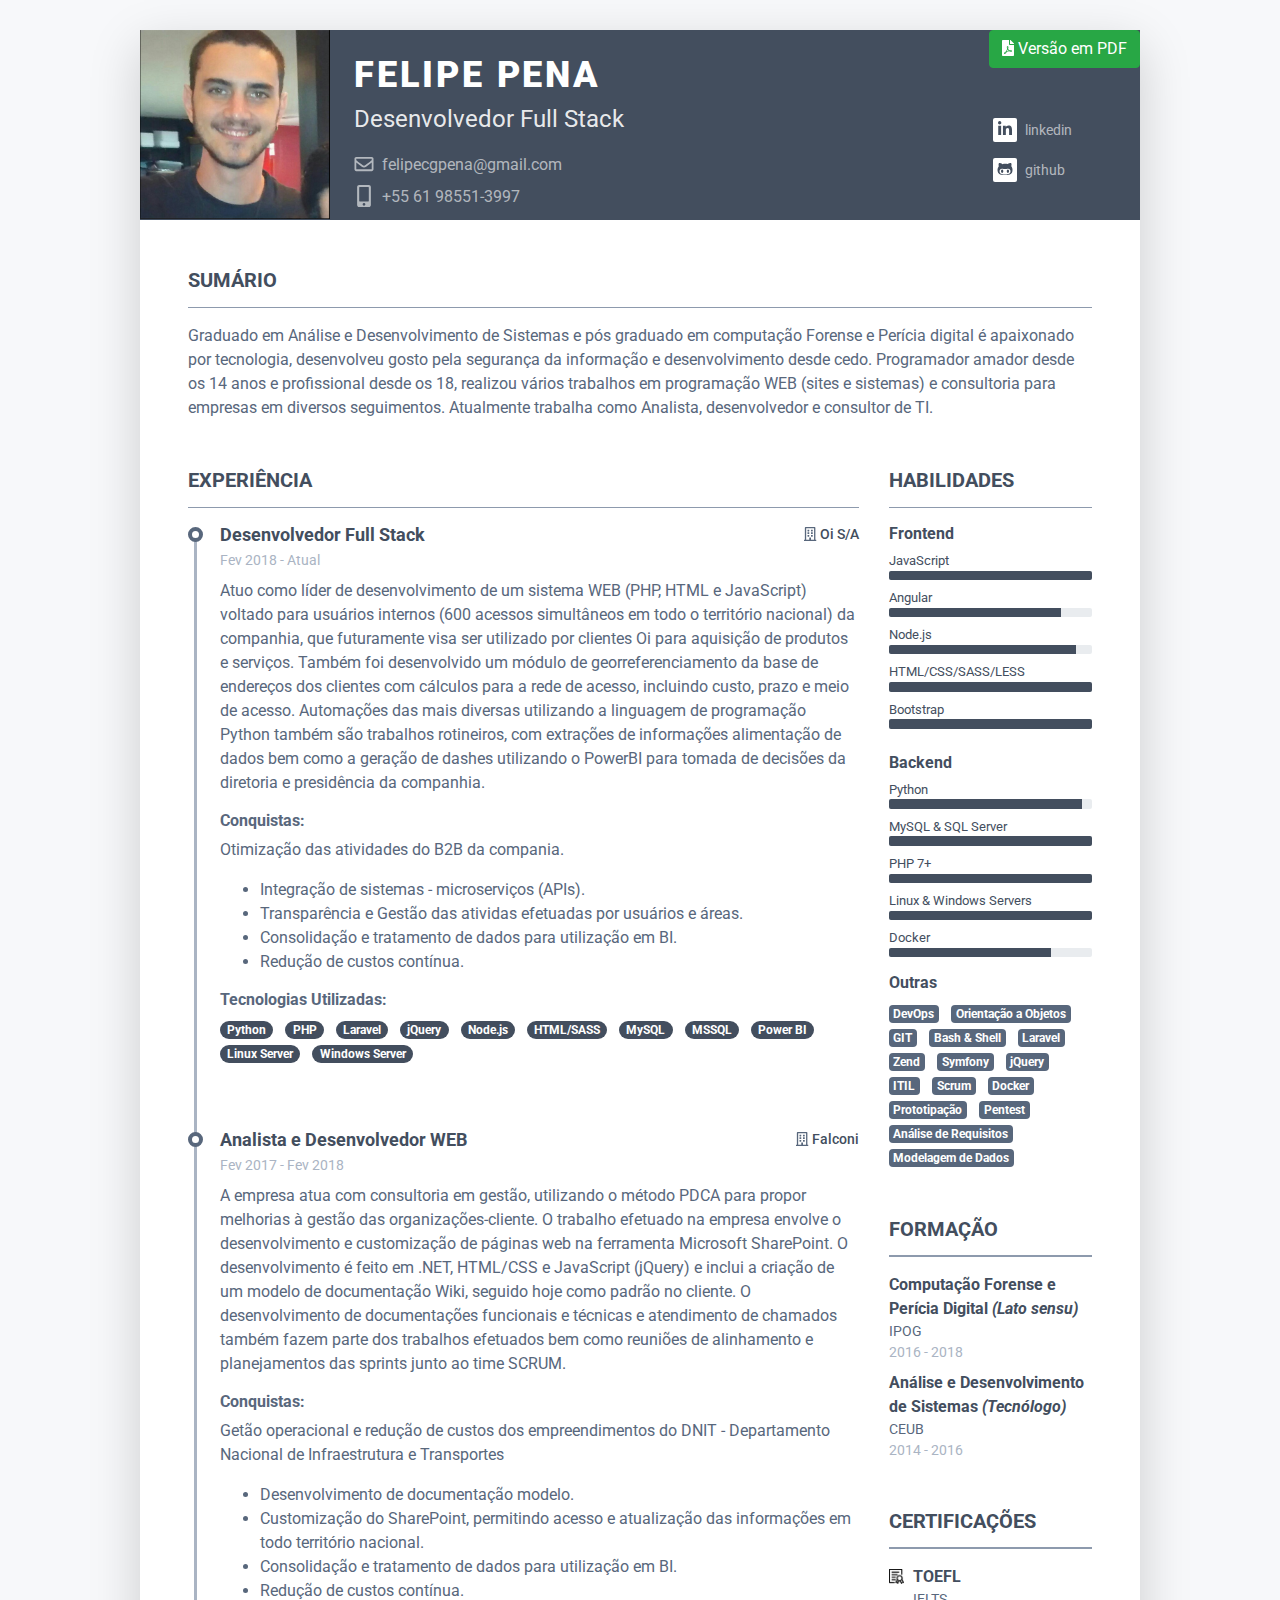
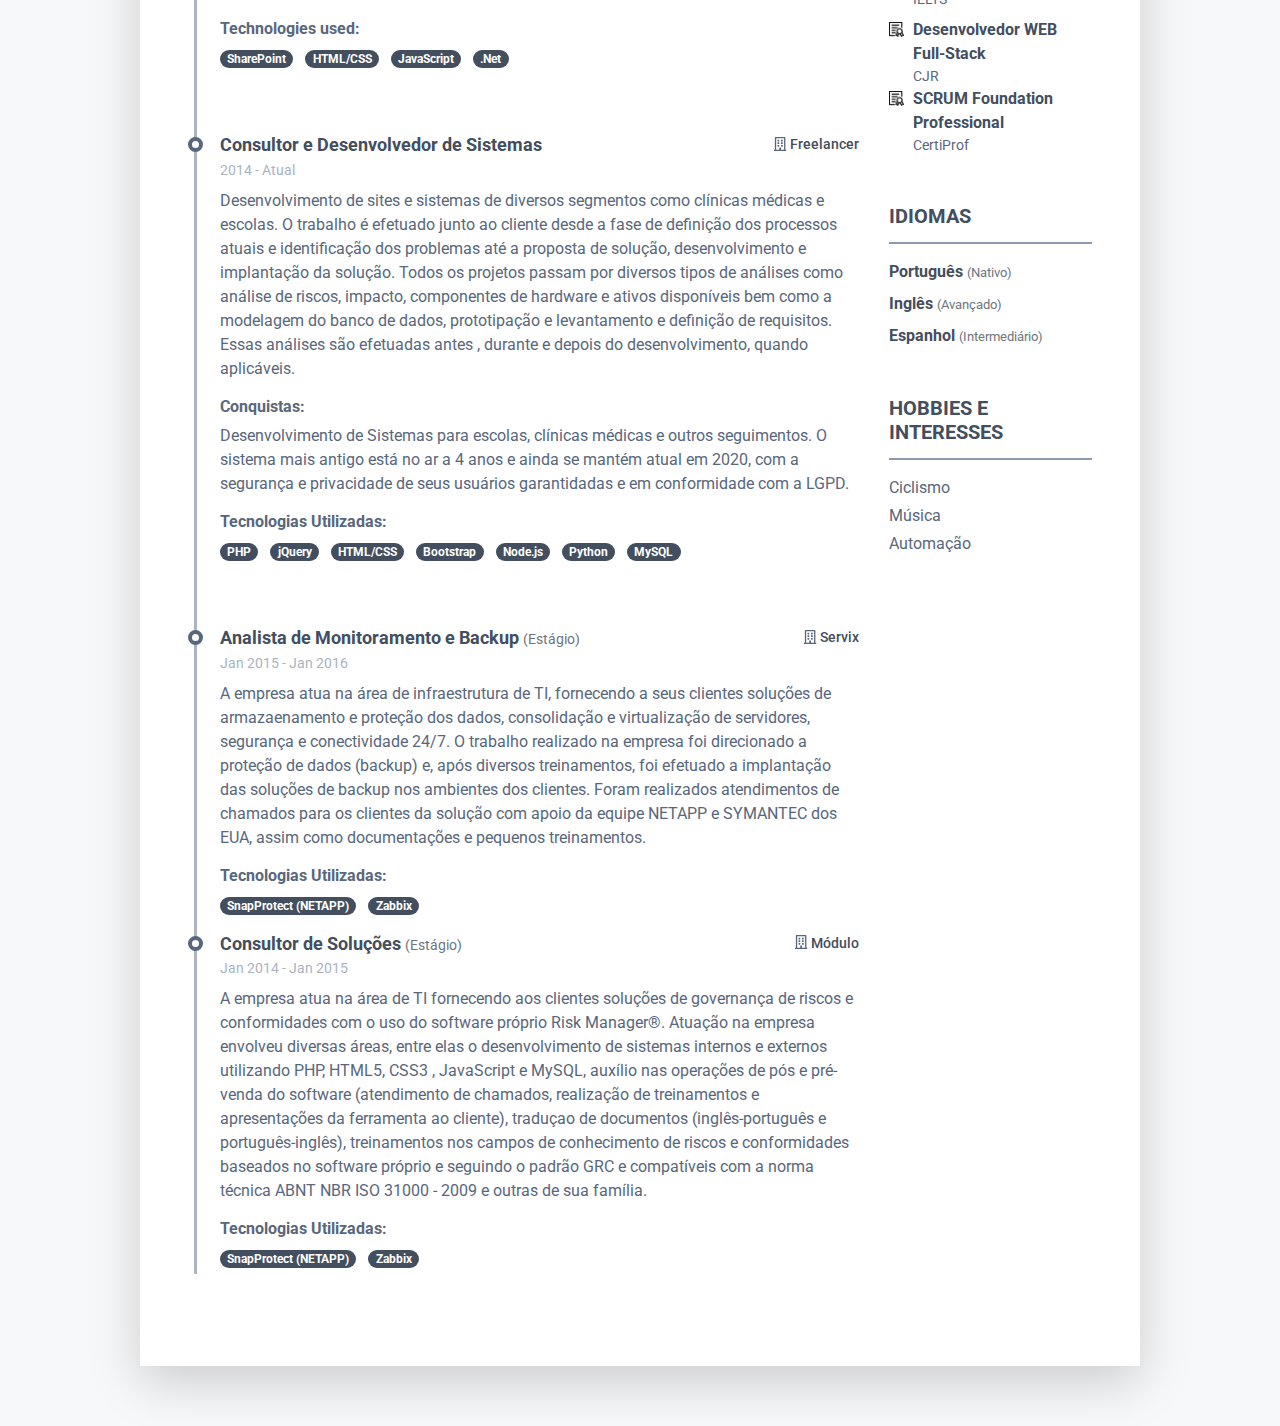
==== index.html @ cd7906a1 "added download dv" ====
<!DOCTYPE html>
<html lang="en">

<head>
  <title>Felipe Pena - Desenvolvedor Full Stack</title>

  <meta charset="utf-8">
  <meta http-equiv="X-UA-Compatible" content="IE=edge">
  <meta name="viewport" content="width=device-width, initial-scale=1.0">
  <link rel="shortcut icon" href=".ico">

  <!-- Google Font -->
  <link href="https://fonts.googleapis.com/css?family=Roboto:300,400,500,700,900" rel="stylesheet">

  <!-- FontAwesome JS-->
  <script defer src="assets/fontawesome/js/all.min.js"></script>

  <!-- Theme CSS -->
  <link id="theme-style" rel="stylesheet" href="assets/css/pillar-1.css">

  <style>
    .img-cert {
      width: 15px;
      padding-bottom: 10px;
    }
  </style>

</head>

<body>

  <article class="resume-wrapper text-center position-relative">
    <div class="resume-wrapper-inner mx-auto text-left bg-white shadow-lg">
      <header class="resume-header pt-4 pt-md-0">
        <div class="media flex-column flex-md-row">
          <img class="mr-3 img-fluid picture mx-auto" src="assets/images/profile.jpg" alt="">
          <div class="media-body p-4 d-flex flex-column flex-md-row mx-auto mx-lg-0">
            <div class="primary-info">
              <h1 class="name mt-0 mb-1 text-white text-uppercase">Felipe Pena</h1>
              <div class="title mb-3">Desenvolvedor Full Stack</div>
              <ul class="list-unstyled">
                <li class="mb-2"><a href='mailto:felipecgpena@gmail.com?subject=[Currículo] Contato &body=Escreva aqui o motivo de seu contato...' target='_blank'><i class="far fa-envelope fa-fw mr-2"
                      data-fa-transform="grow-3"></i>felipecgpena@gmail.com</a></li>
                <li><a href="#"><i class="fas fa-mobile-alt fa-fw mr-2" data-fa-transform="grow-6"></i>+55 61 98551-3997</a></li>
              </ul>
            </div>
            <!--//primary-info-->
            <div class="secondary-info ml-md-auto mt-2">
              <ul class="resume-social list-unstyled" style="position: absolute;margin-top: 4em;margin-left: 2em;">
                <li class="mb-3"><a href="https://www.linkedin.com/in/felipe-pena-bb5931125/" target="_blank"><span class="fa-container text-center mr-2"><i class="fab fa-linkedin-in fa-fw"></i></span>linkedin</a></li>
                <li class="mb-3"><a href="https://github.com/devcentre" target="_blank"><span class="fa-container text-center mr-2"><i class="fab fa-github-alt fa-fw"></i></span>github</a></li>
                <!-- <li class="mb-3"><a href="#"><span class="fa-container text-center mr-2"><i class="fab fa-codepen fa-fw"></i></span>codepen.io/username/</a></li> -->
                <!-- <li><a href="#"><span class="fa-container text-center mr-2"><i class="fas fa-globe"></i></span>yourwebsite.com</a></li> -->
              </ul>
            </div>
            <!--//secondary-info-->

          </div>
          <button type='submit' class='btn btn-success float-right' onclick='window.open("FelipePena-CV.pdf")'><i class='fas fa-file-pdf'></i> Versão em PDF</button>
          <!--//media-body-->
        </div>
        <!--//media-->
      </header>
      <div class="resume-body p-5">
        <section class="resume-section summary-section mb-5">
          <h2 class="resume-section-title text-uppercase font-weight-bold pb-3 mb-3">Sumário</h2>
          <div class="resume-section-content">
            <p class="mb-0 ">
              Graduado em Análise e Desenvolvimento de Sistemas e pós graduado em computação Forense e
              Perícia digital é apaixonado por tecnologia, desenvolveu gosto pela segurança da informação e
              desenvolvimento desde cedo. Programador amador desde os 14 anos e profissional desde os 18, realizou
              vários trabalhos em programação WEB (sites e sistemas) e consultoria para empresas em diversos seguimentos.
              Atualmente trabalha como Analista, desenvolvedor e consultor de TI.
            </p>
          </div>
        </section>
        <!--//summary-section-->
        <div class="row">
          <div class="col-lg-9">
            <section class="resume-section experience-section mb-5">
              <h2 class="resume-section-title text-uppercase font-weight-bold pb-3 mb-3">Experiência</h2>
              <div class="resume-section-content">
                <div class="resume-timeline position-relative">
                  <article class="resume-timeline-item position-relative pb-5">

                    <div class="resume-timeline-item-header mb-2">
                      <div class="d-flex flex-column flex-md-row">
                        <h3 class="resume-position-title font-weight-bold mb-1">Desenvolvedor Full Stack</h3>
                        <div class="resume-company-name ml-auto"><i class="far fa-building"></i> <a href='https://www.oi.com.br/' target='_blank'>Oi S/A</a></div>
                      </div>
                      <!--//row-->
                      <div class="resume-position-time">Fev 2018 - Atual</div>
                    </div>
                    <!--//resume-timeline-item-header-->
                    <div class="resume-timeline-item-desc">
                      <p>
                        Atuo como líder de desenvolvimento de um sistema WEB (PHP, HTML e JavaScript) voltado para
                        usuários internos (600 acessos simultâneos em todo o território nacional) da companhia, que
                        futuramente visa ser utilizado por clientes Oi para aquisição de produtos e serviços. Também
                        foi desenvolvido um módulo de georreferenciamento da base de endereços dos clientes com cálculos
                        para a rede de acesso, incluindo custo, prazo e meio de acesso. Automações das mais diversas utilizando a
                        linguagem de programação Python também são trabalhos rotineiros, com extrações de informações alimentação de
                        dados bem como a geração de dashes utilizando o PowerBI para tomada de decisões da diretoria e presidência da companhia.
                      </p>
                      <h4 class="resume-timeline-item-desc-heading font-weight-bold">Conquistas:</h4>
                      <p>Otimização das atividades do B2B da compania.</p>
                      <ul>
                        <li>Integração de sistemas - microserviços (APIs).</li>
                        <li>Transparência e Gestão das atividas efetuadas por usuários e áreas.</li>
                        <li>Consolidação e tratamento de dados para utilização em BI.</li>
                        <li>Redução de custos contínua.</li>
                      </ul>
                      <h4 class="resume-timeline-item-desc-heading font-weight-bold">Tecnologias Utilizadas:</h4>
                      <ul class="list-inline">
                        <li class="list-inline-item"><span class="badge badge-primary badge-pill">Python</span></li>
                        <li class="list-inline-item"><span class="badge badge-primary badge-pill">PHP</span></li>
                        <li class="list-inline-item"><span class="badge badge-primary badge-pill">Laravel</span></li>
                        <li class="list-inline-item"><span class="badge badge-primary badge-pill">jQuery</span></li>
                        <li class="list-inline-item"><span class="badge badge-primary badge-pill">Node.js</span></li>
                        <li class="list-inline-item"><span class="badge badge-primary badge-pill">HTML/SASS</span></li>
                        <li class="list-inline-item"><span class="badge badge-primary badge-pill">MySQL</span></li>
                        <li class="list-inline-item"><span class="badge badge-primary badge-pill">MSSQL</span></li>
                        <li class="list-inline-item"><span class="badge badge-primary badge-pill">Power BI</span></li>
                        <li class="list-inline-item"><span class="badge badge-primary badge-pill">Linux Server</span></li>
                        <li class="list-inline-item"><span class="badge badge-primary badge-pill">Windows Server</span></li>
                      </ul>
                    </div>
                    <!--//resume-timeline-item-desc-->

                  </article>
                  <!--//resume-timeline-item-->

                  <article class="resume-timeline-item position-relative pb-5">

                    <div class="resume-timeline-item-header mb-2">
                      <div class="d-flex flex-column flex-md-row">
                        <h3 class="resume-position-title font-weight-bold mb-1">Analista e Desenvolvedor WEB</h3>
                        <div class="resume-company-name ml-auto"><i class="far fa-building"></i> <a href='https://falconi.com' target='_blank'>Falconi</a></div>
                      </div>
                      <!--//row-->
                      <div class="resume-position-time">Fev 2017 - Fev 2018</div>
                    </div>
                    <!--//resume-timeline-item-header-->
                    <div class="resume-timeline-item-desc">
                      <p>
                        A empresa atua com consultoria em gestão, utilizando o método PDCA para propor melhorias à gestão das organizações-cliente.
                        O trabalho efetuado na empresa envolve o desenvolvimento e customização de páginas web na ferramenta
                        Microsoft SharePoint. O desenvolvimento é feito em .NET, HTML/CSS e JavaScript (jQuery) e inclui a criação de
                        um modelo de documentação Wiki, seguido hoje como padrão no cliente. O desenvolvimento de documentações funcionais e
                        técnicas e atendimento de chamados também fazem parte dos trabalhos efetuados bem como reuniões de alinhamento e
                        planejamentos das sprints junto ao time SCRUM.
                      </p>
                      <!-- <p>Lorem ipsum dolor sit amet, consectetuer adipiscing elit. Aenean commodo ligula eget dolor. Aenean massa. Cum sociis natoque penatibus et magnis dis parturient montes.</p> -->
                      <h4 class="resume-timeline-item-desc-heading font-weight-bold">Conquistas:</h4>
                      <p>Getão operacional e redução de custos dos empreendimentos do DNIT - Departamento Nacional de Infraestrutura e Transportes</p>
                      <ul>
                        <li>Desenvolvimento de documentação modelo.</li>
                        <li>Customização do SharePoint, permitindo acesso e atualização das informações em todo território nacional.</li>
                        <li>Consolidação e tratamento de dados para utilização em BI.</li>
                        <li>Redução de custos contínua.</li>
                      </ul>
                      <h4 class="resume-timeline-item-desc-heading font-weight-bold">Technologies used:</h4>
                      <ul class="list-inline">
                        <li class="list-inline-item"><span class="badge badge-primary badge-pill">SharePoint</span></li>
                        <li class="list-inline-item"><span class="badge badge-primary badge-pill">HTML/CSS</span></li>
                        <li class="list-inline-item"><span class="badge badge-primary badge-pill">JavaScript</span></li>
                        <li class="list-inline-item"><span class="badge badge-primary badge-pill">.Net</span></li>
                        <!-- <li class="list-inline-item"><span class="badge badge-primary badge-pill"></span></li> -->
                        <!-- <li class="list-inline-item"><span class="badge badge-primary badge-pill">HTML/SASS</span></li> -->
                      </ul>
                    </div>
                    <!--//resume-timeline-item-desc-->

                  </article>
                  <!--//resume-timeline-item-->

                  <article class="resume-timeline-item position-relative pb-5">

                    <div class="resume-timeline-item-header mb-2">
                      <div class="d-flex flex-column flex-md-row">
                        <h3 class="resume-position-title font-weight-bold mb-1">Consultor e Desenvolvedor de Sistemas</h3>
                        <div class="resume-company-name ml-auto"><i class="far fa-building"></i> <a href='#'>Freelancer</a></div>
                      </div>
                      <!--//row-->
                      <div class="resume-position-time">2014 - Atual</div>
                    </div>
                    <!--//resume-timeline-item-header-->
                    <div class="resume-timeline-item-desc">
                      <p>Desenvolvimento de sites e sistemas de diversos segmentos como clínicas médicas e escolas. O trabalho é efetuado
                        junto ao cliente desde a fase de definição dos processos atuais e identificação dos problemas até a proposta de
                        solução, desenvolvimento e implantação da solução. Todos os projetos passam por diversos tipos de análises como
                        análise de riscos, impacto, componentes de hardware e ativos disponíveis bem como a modelagem do banco de dados,
                        prototipação e levantamento e definição de requisitos. Essas análises são efetuadas antes , durante e depois do
                        desenvolvimento, quando aplicáveis.</p>
                      <h4 class="resume-timeline-item-desc-heading font-weight-bold">Conquistas:</h4>
                      <p>Desenvolvimento de Sistemas para escolas, clínicas médicas e outros seguimentos.
                        O sistema mais antigo está no ar a 4 anos e ainda se mantém atual em 2020, com a segurança e
                        privacidade de seus usuários garantidadas e em conformidade com a LGPD.</p>
                      <h4 class="resume-timeline-item-desc-heading font-weight-bold">Tecnologias Utilizadas:</h4>
                      <ul class="list-inline">
                        <li class="list-inline-item"><span class="badge badge-primary badge-pill">PHP</span></li>
                        <li class="list-inline-item"><span class="badge badge-primary badge-pill">jQuery</span></li>
                        <li class="list-inline-item"><span class="badge badge-primary badge-pill">HTML/CSS</span></li>
                        <li class="list-inline-item"><span class="badge badge-primary badge-pill">Bootstrap</span></li>
                        <li class="list-inline-item"><span class="badge badge-primary badge-pill">Node.js</span></li>
                        <li class="list-inline-item"><span class="badge badge-primary badge-pill">Python</span></li>
                        <li class="list-inline-item"><span class="badge badge-primary badge-pill">MySQL</span></li>
                      </ul>
                    </div>
                    <!--//resume-timeline-item-desc-->

                  </article>
                  <!--//resume-timeline-item-->

                  <article class="resume-timeline-item position-relative">

                    <div class="resume-timeline-item-header mb-2">
                      <div class="d-flex flex-column flex-md-row">
                        <h3 class="resume-position-title font-weight-bold mb-1">Analista de Monitoramento e Backup <small class="text-muted">(Estágio)</small></h3>
                        <div class="resume-company-name ml-auto"><i class="far fa-building"></i> <a href='http://servix.com/' target='_blank'>Servix</a></div>
                      </div>
                      <!--//row-->
                      <div class="resume-position-time">Jan 2015 - Jan 2016</div>
                    </div>
                    <!--//resume-timeline-item-header-->
                    <div class="resume-timeline-item-desc">
                      <p>
                        A empresa atua na área de infraestrutura de TI, fornecendo a seus clientes soluções de armazaenamento
                        e proteção dos dados, consolidação e virtualização de servidores, segurança e conectividade 24/7. O trabalho
                        realizado na empresa foi direcionado a proteção de dados (backup) e, após diversos treinamentos, foi efetuado
                        a implantação das soluções de backup nos ambientes dos clientes. Foram realizados atendimentos de chamados para
                        os clientes da solução com apoio da equipe NETAPP e SYMANTEC dos EUA, assim como documentações e pequenos treinamentos.
                      </p>
                      <h4 class="resume-timeline-item-desc-heading font-weight-bold">Tecnologias Utilizadas:</h4>
                      <ul class="list-inline">
                        <li class="list-inline-item"><span class="badge badge-primary badge-pill">SnapProtect (NETAPP)</span></li>
                        <li class="list-inline-item"><span class="badge badge-primary badge-pill">Zabbix</span></li>
                        <li class="list-inline-item"><span class="badge badge-primary badge-pill"></span></li>
                        <!-- <li class="list-inline-item"><span class="badge badge-primary badge-pill">HTML/LESS</span></li> -->
                        <!-- <li class="list-inline-item"><span class="badge badge-primary badge-pill">MongoDB</span></li> -->
                      </ul>
                    </div>
                    <!--//resume-timeline-item-desc-->

                  </article>
                  <!--//resume-timeline-item-->

                  <article class="resume-timeline-item position-relative">

                    <div class="resume-timeline-item-header mb-2">
                      <div class="d-flex flex-column flex-md-row">
                        <h3 class="resume-position-title font-weight-bold mb-1">Consultor de Soluções <small class="text-muted">(Estágio)</small></h3>
                        <div class="resume-company-name ml-auto"><i class="far fa-building"></i> <a href='https://www.modulo.com.br/' target='_blank'>Módulo</a></div>
                      </div>
                      <!--//row-->
                      <div class="resume-position-time">Jan 2014 - Jan 2015</div>
                    </div>
                    <!--//resume-timeline-item-header-->
                    <div class="resume-timeline-item-desc">
                      <p>A empresa atua na área de TI fornecendo aos clientes soluções de governança de riscos e conformidades
                        com o uso do software próprio Risk Manager®. Atuação na empresa envolveu diversas áreas, entre elas o
                        desenvolvimento de sistemas internos e externos utilizando PHP, HTML5, CSS3 , JavaScript e MySQL, auxílio
                        nas operações de pós e pré-venda do software (atendimento de chamados, realização de treinamentos e apresentações
                        da ferramenta ao cliente), traduçao de documentos (inglês-português e português-inglês), treinamentos nos campos
                        de conhecimento de riscos e conformidades baseados no software próprio e seguindo o padrão GRC e compatíveis com
                        a norma técnica ABNT NBR ISO 31000 - 2009 e outras de sua família.</p>
                      <h4 class="resume-timeline-item-desc-heading font-weight-bold">Tecnologias Utilizadas:</h4>
                      <ul class="list-inline">
                        <li class="list-inline-item"><span class="badge badge-primary badge-pill">SnapProtect (NETAPP)</span></li>
                        <li class="list-inline-item"><span class="badge badge-primary badge-pill">Zabbix</span></li>
                        <li class="list-inline-item"><span class="badge badge-primary badge-pill"></span></li>
                        <!-- <li class="list-inline-item"><span class="badge badge-primary badge-pill">HTML/LESS</span></li> -->
                        <!-- <li class="list-inline-item"><span class="badge badge-primary badge-pill">MongoDB</span></li> -->
                      </ul>
                    </div>
                    <!--//resume-timeline-item-desc-->

                  </article>
                  <!--//resume-timeline-item-->


                </div>
                <!--//resume-timeline-->






              </div>
            </section>
            <!--//experience-section-->
          </div>
          <div class="col-lg-3">
            <section class="resume-section skills-section mb-5">
              <h2 class="resume-section-title text-uppercase font-weight-bold pb-3 mb-3">Habilidades</h2>
              <div class="resume-section-content">
                <div class="resume-skill-item">
                  <h4 class="resume-skills-cat font-weight-bold">Frontend</h4>
                  <ul class="list-unstyled mb-4">

                    <!-- <li class="mb-2">
								            <div class="resume-skill-name">Python</div>
									        <div class="progress resume-progress">
											    <div class="progress-bar theme-progress-bar-dark" role="progressbar" style="width: 95%" aria-valuenow="25" aria-valuemin="0" aria-valuemax="100"></div>
											</div>
								        </li> -->
                    <li class="mb-2">
                      <div class="resume-skill-name">JavaScript</div>
                      <div class="progress resume-progress">
                        <div class="progress-bar theme-progress-bar-dark" role="progressbar" style="width: 100%" aria-valuenow="25" aria-valuemin="0" aria-valuemax="100"></div>
                      </div>
                    </li>
                    <li class="mb-2">
                      <div class="resume-skill-name">Angular</div>
                      <div class="progress resume-progress">
                        <div class="progress-bar theme-progress-bar-dark" role="progressbar" style="width: 85%" aria-valuenow="25" aria-valuemin="0" aria-valuemax="100"></div>
                      </div>
                    </li>
                    </li>
                    <li class="mb-2">
                      <div class="resume-skill-name">Node.js</div>
                      <div class="progress resume-progress">
                        <div class="progress-bar theme-progress-bar-dark" role="progressbar" style="width: 92%" aria-valuenow="25" aria-valuemin="0" aria-valuemax="100"></div>
                      </div>
                    </li>
                    <li class="mb-2">
                      <div class="resume-skill-name">HTML/CSS/SASS/LESS</div>
                      <div class="progress resume-progress">
                        <div class="progress-bar theme-progress-bar-dark" role="progressbar" style="width: 100%" aria-valuenow="25" aria-valuemin="0" aria-valuemax="100"></div>
                      </div>
                    </li>
                    <li class="mb-2">
                      <div class="resume-skill-name">Bootstrap</div>
                      <div class="progress resume-progress">
                        <div class="progress-bar theme-progress-bar-dark" role="progressbar" style="width: 100%" aria-valuenow="25" aria-valuemin="0" aria-valuemax="100"></div>
                      </div>
                    </li>
                  </ul>
                </div>
                <!--//resume-skill-item-->

                <div class="resume-skill-item">
                  <h4 class="resume-skills-cat font-weight-bold">Backend</h4>
                  <ul class="list-unstyled">
                    <li class="mb-2">
                      <div class="resume-skill-name">Python </div>
                      <div class="progress resume-progress">
                        <div class="progress-bar theme-progress-bar-dark" role="progressbar" style="width: 95%" aria-valuenow="25" aria-valuemin="0" aria-valuemax="100"></div>
                      </div>
                    </li>
                    <li class="mb-2">
                      <div class="resume-skill-name">MySQL &amp; SQL Server</div>
                      <div class="progress resume-progress">
                        <div class="progress-bar theme-progress-bar-dark" role="progressbar" style="width:100%" aria-valuenow="25" aria-valuemin="0" aria-valuemax="100"></div>
                      </div>
                    </li>
                    <li class="mb-2">
                      <div class="resume-skill-name">PHP 7+</div>
                      <div class="progress resume-progress">
                        <div class="progress-bar theme-progress-bar-dark" role="progressbar" style="width: 100%" aria-valuenow="25" aria-valuemin="0" aria-valuemax="100"></div>
                      </div>
                    </li>
                    <li class="mb-2">
                      <div class="resume-skill-name">Linux &amp; Windows Servers</div>
                      <div class="progress resume-progress">
                        <div class="progress-bar theme-progress-bar-dark" role="progressbar" style="width: 100%" aria-valuenow="25" aria-valuemin="0" aria-valuemax="100"></div>
                      </div>
                    </li>
                    <li class="mb-2">
                      <div class="resume-skill-name">Docker</div>
                      <div class="progress resume-progress">
                        <div class="progress-bar theme-progress-bar-dark" role="progressbar" style="width: 80%" aria-valuenow="25" aria-valuemin="0" aria-valuemax="100"></div>
                      </div>
                    </li>
                  </ul>
                </div>
                <!--//resume-skill-item-->

                <div class="resume-skill-item">
                  <h4 class="resume-skills-cat font-weight-bold">Outras</h4>
                  <ul class="list-inline">
                    <li class="list-inline-item"><span class="badge badge-secondary">DevOps</span></li>
                    <li class="list-inline-item"><span class="badge badge-secondary">Orientação a Objetos</span></li>
                    <li class="list-inline-item"><span class="badge badge-secondary">GIT</span></li>
                    <li class="list-inline-item"><span class="badge badge-secondary">Bash & Shell</span></li>
                    <li class="list-inline-item"><span class="badge badge-secondary">Laravel</span></li>
                    <li class="list-inline-item"><span class="badge badge-secondary">Zend</span></li>
                    <li class="list-inline-item"><span class="badge badge-secondary">Symfony</span></li>
                    <li class="list-inline-item"><span class="badge badge-secondary">jQuery</span></li>
                    <li class="list-inline-item"><span class="badge badge-secondary">ITIL</span></li>
                    <li class="list-inline-item"><span class="badge badge-secondary">Scrum</span></li>
                    <li class="list-inline-item"><span class="badge badge-secondary">Docker</span></li>
                    <li class="list-inline-item"><span class="badge badge-secondary">Prototipação</span></li>
                    <li class="list-inline-item"><span class="badge badge-secondary">Pentest</span></li>
                    <li class="list-inline-item"><span class="badge badge-secondary">Análise de Requisitos</span></li>
                    <li class="list-inline-item"><span class="badge badge-secondary">Modelagem de Dados</span></li>


                    <!-- <li class="list-inline-item"><span class="badge badge-light">Shopify</span></li> -->
                  </ul>
                </div>
                <!--//resume-skill-item-->
              </div>
              <!--resume-section-content-->
            </section>
            <!--//skills-section-->
            <section class="resume-section education-section mb-5">
              <h2 class="resume-section-title text-uppercase font-weight-bold pb-3 mb-3">Formação</h2>
              <div class="resume-section-content">
                <ul class="list-unstyled">
                  <li class="mb-2">
                    <div class="resume-degree font-weight-bold">Computação Forense e Perícia Digital <i>(Lato sensu)</i></div>
                    <div class="resume-degree-org">IPOG</div>
                    <div class="resume-degree-time">2016 - 2018</div>
                  </li>
                  <li>
                    <div class="resume-degree font-weight-bold">Análise e Desenvolvimento de Sistemas <i>(Tecnólogo)</i></div>
                    <div class="resume-degree-org">CEUB</div>
                    <div class="resume-degree-time">2014 - 2016</div>
                  </li>
                </ul>
              </div>
            </section>
            <!--//education-section-->
            <section class="resume-section reference-section mb-5">
              <h2 class="resume-section-title text-uppercase font-weight-bold pb-3 mb-3">Certificações</h2>
              <div class="resume-section-content">
                <ul class="list-unstyled resume-awards-list">
                  <li class="mb-2 pl-4 position-relative">
                    <i class="resume-award-icon position-absolute" data-fa-transform="shrink-2"><img class='img-cert' src='assets/images/cert.png' /></i>
                    <div class="resume-award-name">TOEFL</div>
                    <div class="resume-award-desc">IELTS</div>
                  </li>
                  <li class="mb-0 pl-4 position-relative">
                    <i class="resume-award-icon position-absolute" data-fa-transform="shrink-2"><img class='img-cert' src='assets/images/cert.png' /></i>
                    <div class="resume-award-name">Desenvolvedor WEB Full-Stack</div>
                    <div class="resume-award-desc">CJR</div>
                  </li>
                  <li class="mb-0 pl-4 position-relative">
                    <i class="resume-award-icon position-absolute" data-fa-transform="shrink-2"><img class='img-cert' src='assets/images/cert.png' /></i>
                    <div class="resume-award-name">SCRUM Foundation Professional</div>
                    <div class="resume-award-desc">CertiProf</div>
                  </li>
                </ul>
              </div>
            </section>
            <!--//interests-section-->
            <section class="resume-section language-section mb-5">
              <h2 class="resume-section-title text-uppercase font-weight-bold pb-3 mb-3">Idiomas</h2>
              <div class="resume-section-content">
                <ul class="list-unstyled resume-lang-list">
                  <!-- <li class="mb-2">
                      <span class="resume-lang-name font-weight-bold">Português</span> <i>(Nativo)</i>
                      <div class="progress resume-progress">
                        <div class="progress-bar theme-progress-bar-dark" role="progressbar" style="width: 100%" aria-valuenow="100" aria-valuemin="0" aria-valuemax="100"></div>
                      </div>
                    </li>
                    <li class="mb-2">
                      <span class="resume-lang-name font-weight-bold">Inglês</span> <i>(Avançado)</i>
                      <div class="progress resume-progress">
                        <div class="progress-bar theme-progress-bar-dark" role="progressbar" style="width: 100%" aria-valuenow="25" aria-valuemin="0" aria-valuemax="100"></div>
                      </div>
                    </li>
                    <li class="mb-2">
                      <span class="resume-lang-name font-weight-bold">Espanhol</span> <i>(Intermediário)</i>
                      <div class="progress resume-progress">
                        <div class="progress-bar theme-progress-bar-dark" role="progressbar" style="width: 50%" aria-valuenow="25" aria-valuemin="0" aria-valuemax="100"></div>
                      </div>
                    </li> -->
                  <li class="mb-2"><span class="resume-lang-name font-weight-bold">Português</span> <small class="text-muted font-weight-normal">(Nativo)</small></li>
                  <li class="mb-2 align-middle"><span class="resume-lang-name font-weight-bold">Inglês</span> <small class="text-muted font-weight-normal">(Avançado)</small></li>
                  <li><span class="resume-lang-name font-weight-bold">Espanhol</span> <small class="text-muted font-weight-normal">(Intermediário)</small></li>
                </ul>
              </div>
            </section>
            <!--//language-section-->
            <section class="resume-section interests-section mb-5">
              <h2 class="resume-section-title text-uppercase font-weight-bold pb-3 mb-3">Hobbies e Interesses</h2>
              <div class="resume-section-content">
                <ul class="list-unstyled">
                  <li class="mb-1">Ciclismo</li>
                  <li class="mb-1">Música</li>
                  <li class="mb-1">Automação</li>
                </ul>
              </div>
            </section>
            <!--//interests-section-->

          </div>
        </div>
        <!--//row-->
      </div>
      <!--//resume-body-->


    </div>
  </article>


<!--
<script>
  function downloadCV(){

  }
</script> -->


</body>

</html>
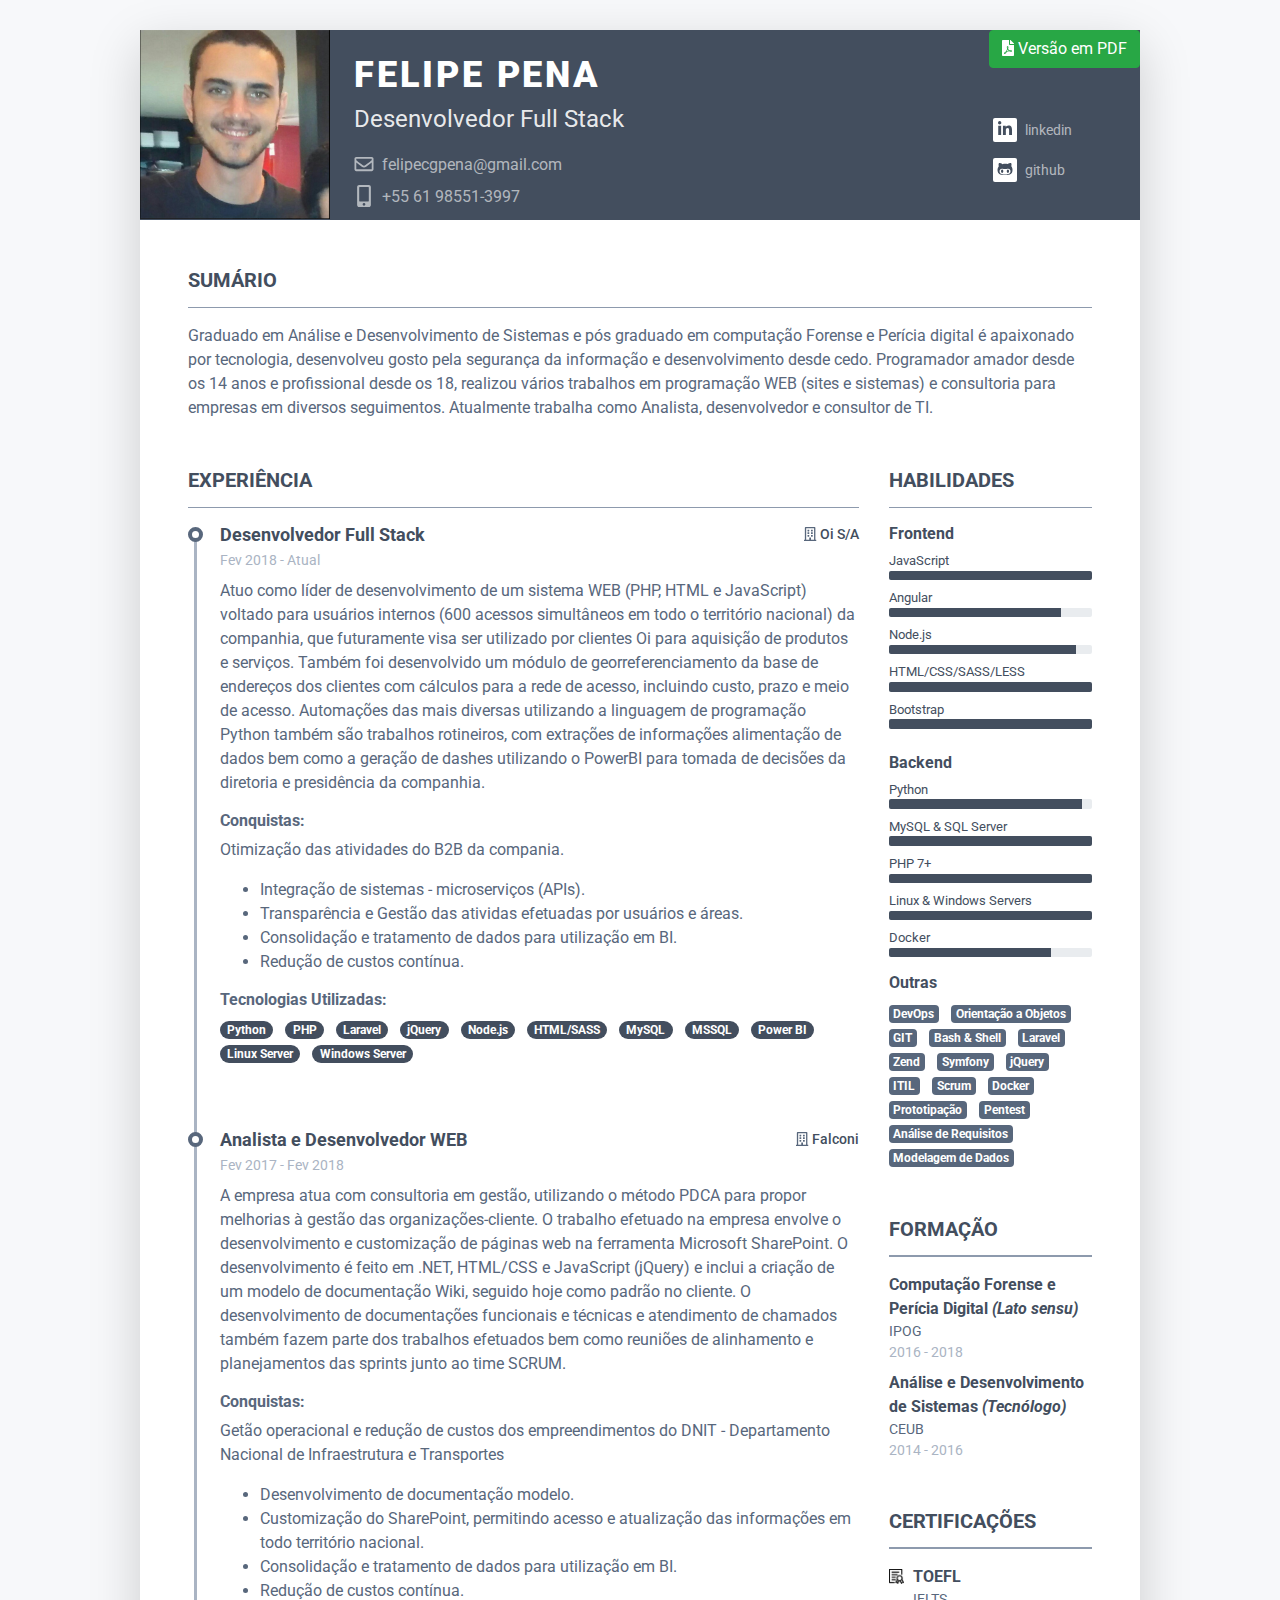
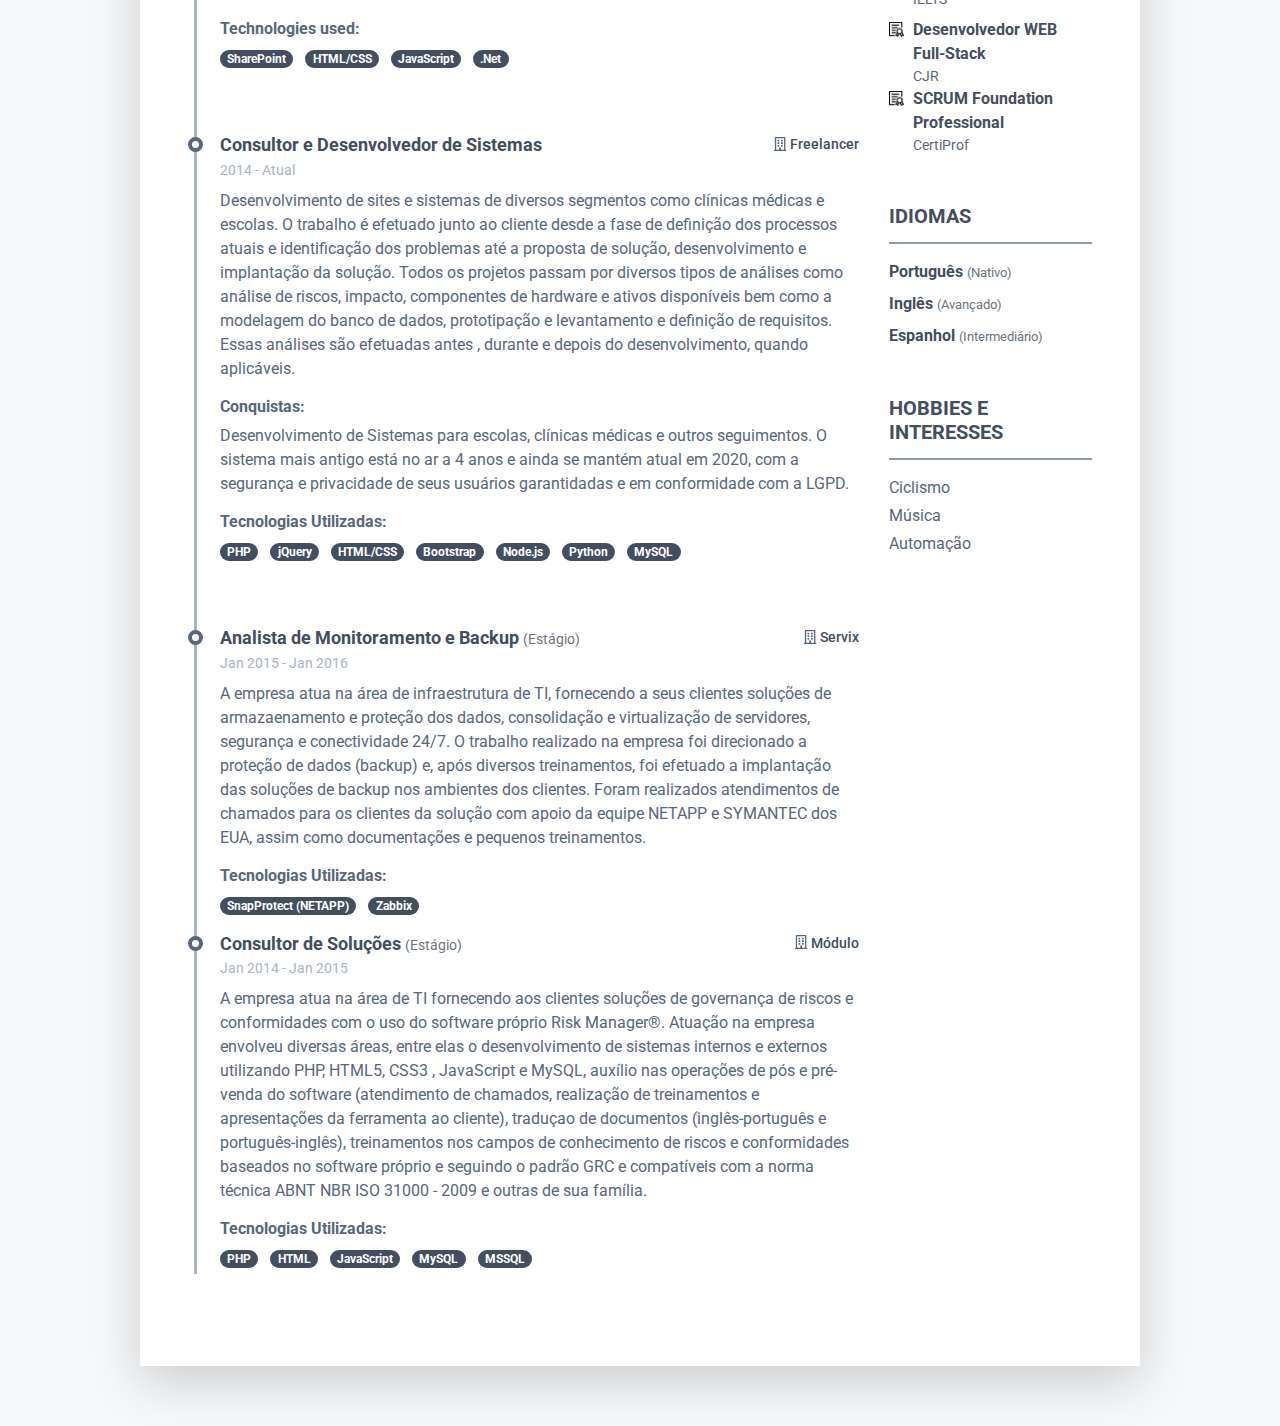
==== commit ce509788: "minor" ====
--- a/index.html
+++ b/index.html
@@ -266,9 +266,11 @@
                         a norma técnica ABNT NBR ISO 31000 - 2009 e outras de sua família.</p>
                       <h4 class="resume-timeline-item-desc-heading font-weight-bold">Tecnologias Utilizadas:</h4>
                       <ul class="list-inline">
-                        <li class="list-inline-item"><span class="badge badge-primary badge-pill">SnapProtect (NETAPP)</span></li>
-                        <li class="list-inline-item"><span class="badge badge-primary badge-pill">Zabbix</span></li>
-                        <li class="list-inline-item"><span class="badge badge-primary badge-pill"></span></li>
+                        <li class="list-inline-item"><span class="badge badge-primary badge-pill">PHP</span></li>
+                        <li class="list-inline-item"><span class="badge badge-primary badge-pill">HTML</span></li>
+                        <li class="list-inline-item"><span class="badge badge-primary badge-pill">JavaScript</span></li>
+                        <li class="list-inline-item"><span class="badge badge-primary badge-pill">MySQL</span></li>
+                        <li class="list-inline-item"><span class="badge badge-primary badge-pill">MSSQL</span></li>
                         <!-- <li class="list-inline-item"><span class="badge badge-primary badge-pill">HTML/LESS</span></li> -->
                         <!-- <li class="list-inline-item"><span class="badge badge-primary badge-pill">MongoDB</span></li> -->
                       </ul>
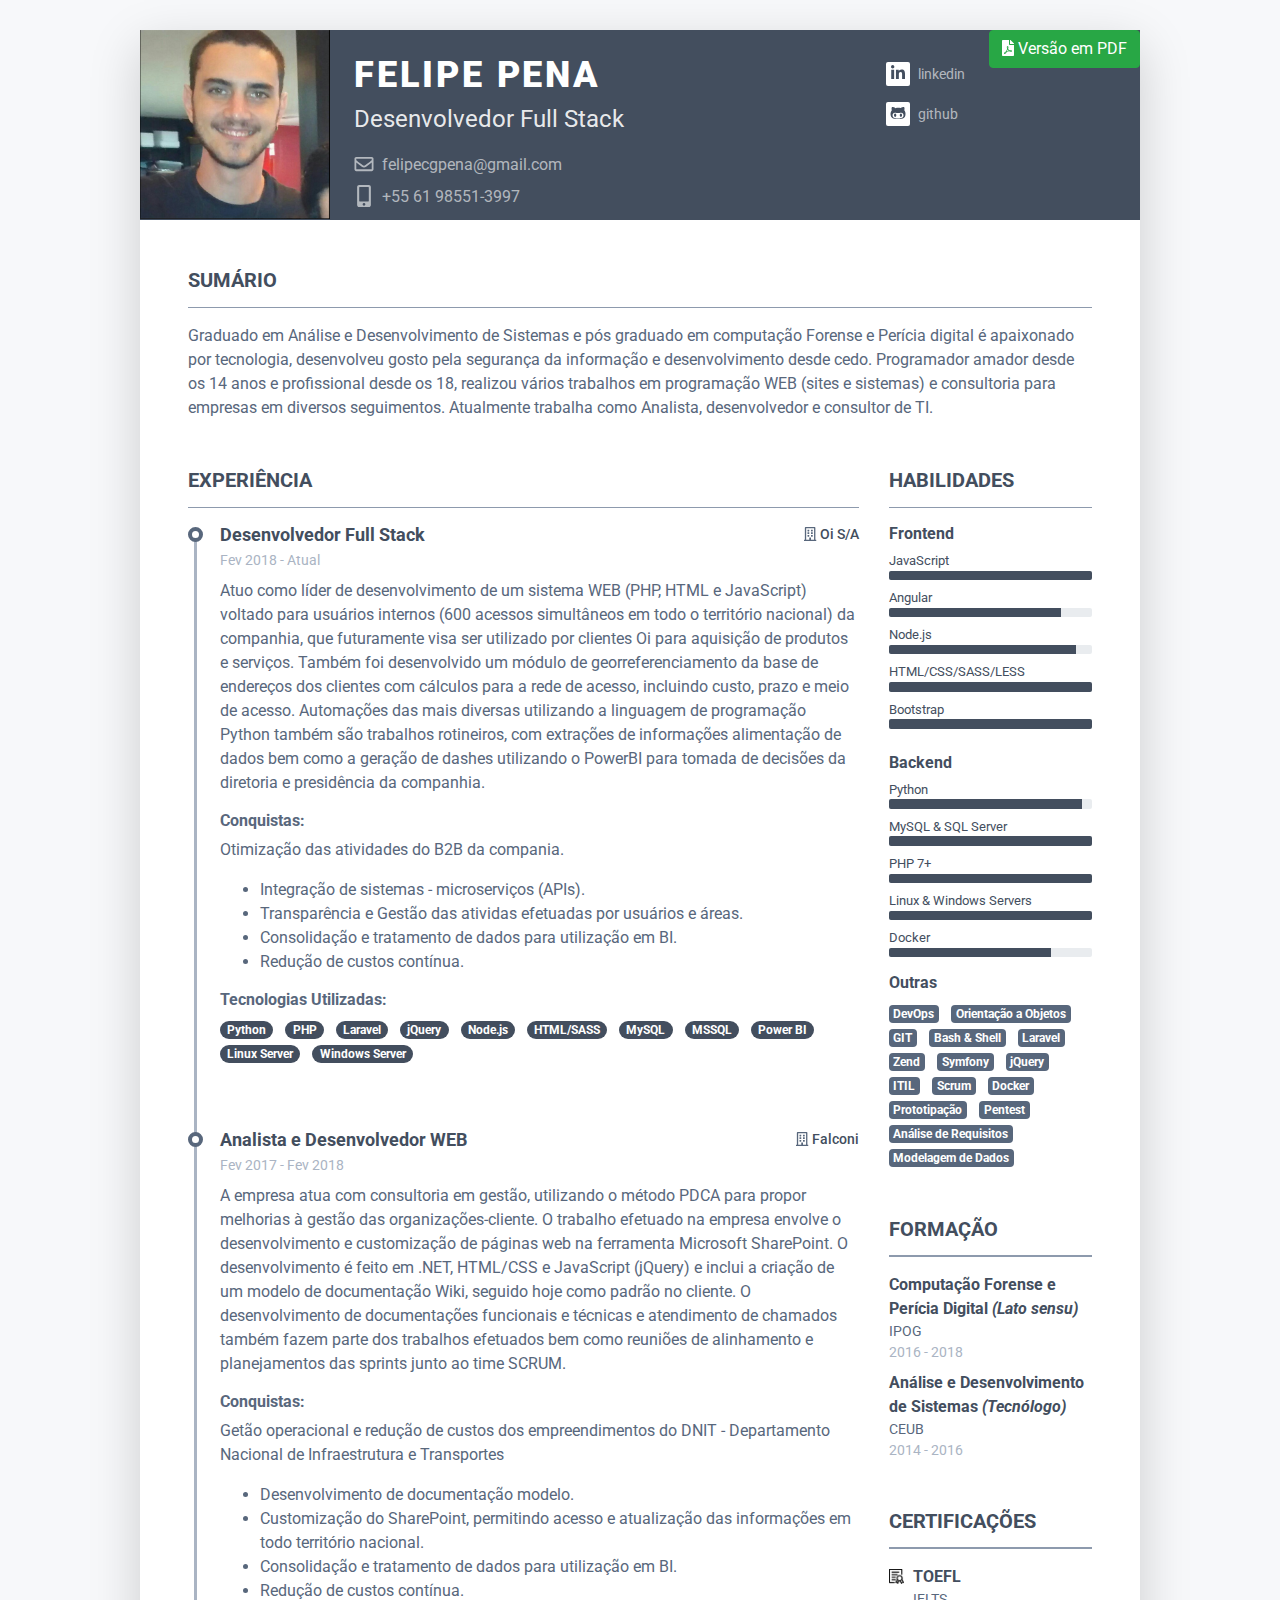
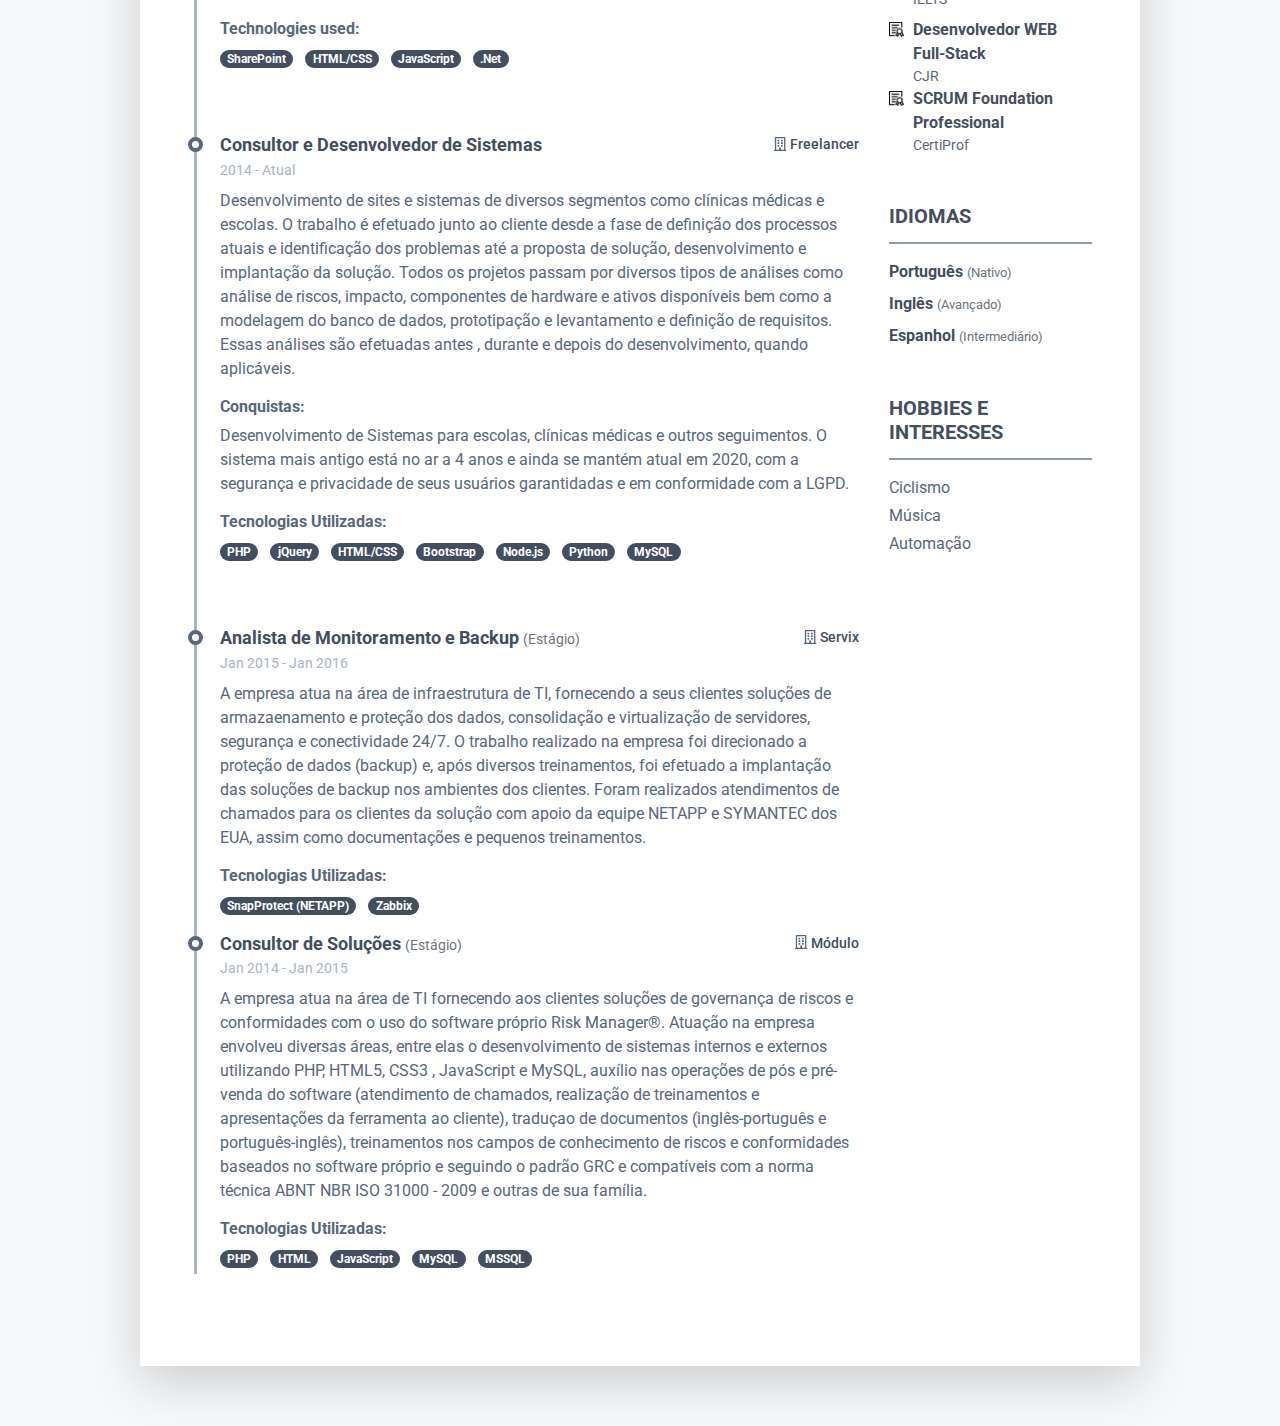
==== commit 5d93199c: "mobile fix" ====
--- a/index.html
+++ b/index.html
@@ -46,7 +46,8 @@
             </div>
             <!--//primary-info-->
             <div class="secondary-info ml-md-auto mt-2">
-              <ul class="resume-social list-unstyled" style="position: absolute;margin-top: 4em;margin-left: 2em;">
+              <!-- <ul class="resume-social list-unstyled" style="position: absolute;margin-top: 4em;margin-left: 35em;"> -->
+              <ul class="resume-social list-unstyled">
                 <li class="mb-3"><a href="https://www.linkedin.com/in/felipe-pena-bb5931125/" target="_blank"><span class="fa-container text-center mr-2"><i class="fab fa-linkedin-in fa-fw"></i></span>linkedin</a></li>
                 <li class="mb-3"><a href="https://github.com/devcentre" target="_blank"><span class="fa-container text-center mr-2"><i class="fab fa-github-alt fa-fw"></i></span>github</a></li>
                 <!-- <li class="mb-3"><a href="#"><span class="fa-container text-center mr-2"><i class="fab fa-codepen fa-fw"></i></span>codepen.io/username/</a></li> -->
@@ -56,7 +57,9 @@
             <!--//secondary-info-->
 
           </div>
-          <button type='submit' class='btn btn-success float-right' onclick='window.open("FelipePena-CV.pdf")'><i class='fas fa-file-pdf'></i> Versão em PDF</button>
+          <div class='buttonDownload'>
+            <button type='submit' class='btn btn-success float-right' onclick='window.open("FelipePena-CV.pdf")'><i class='fas fa-file-pdf'></i> Versão em PDF</button>
+          </div>
           <!--//media-body-->
         </div>
         <!--//media-->
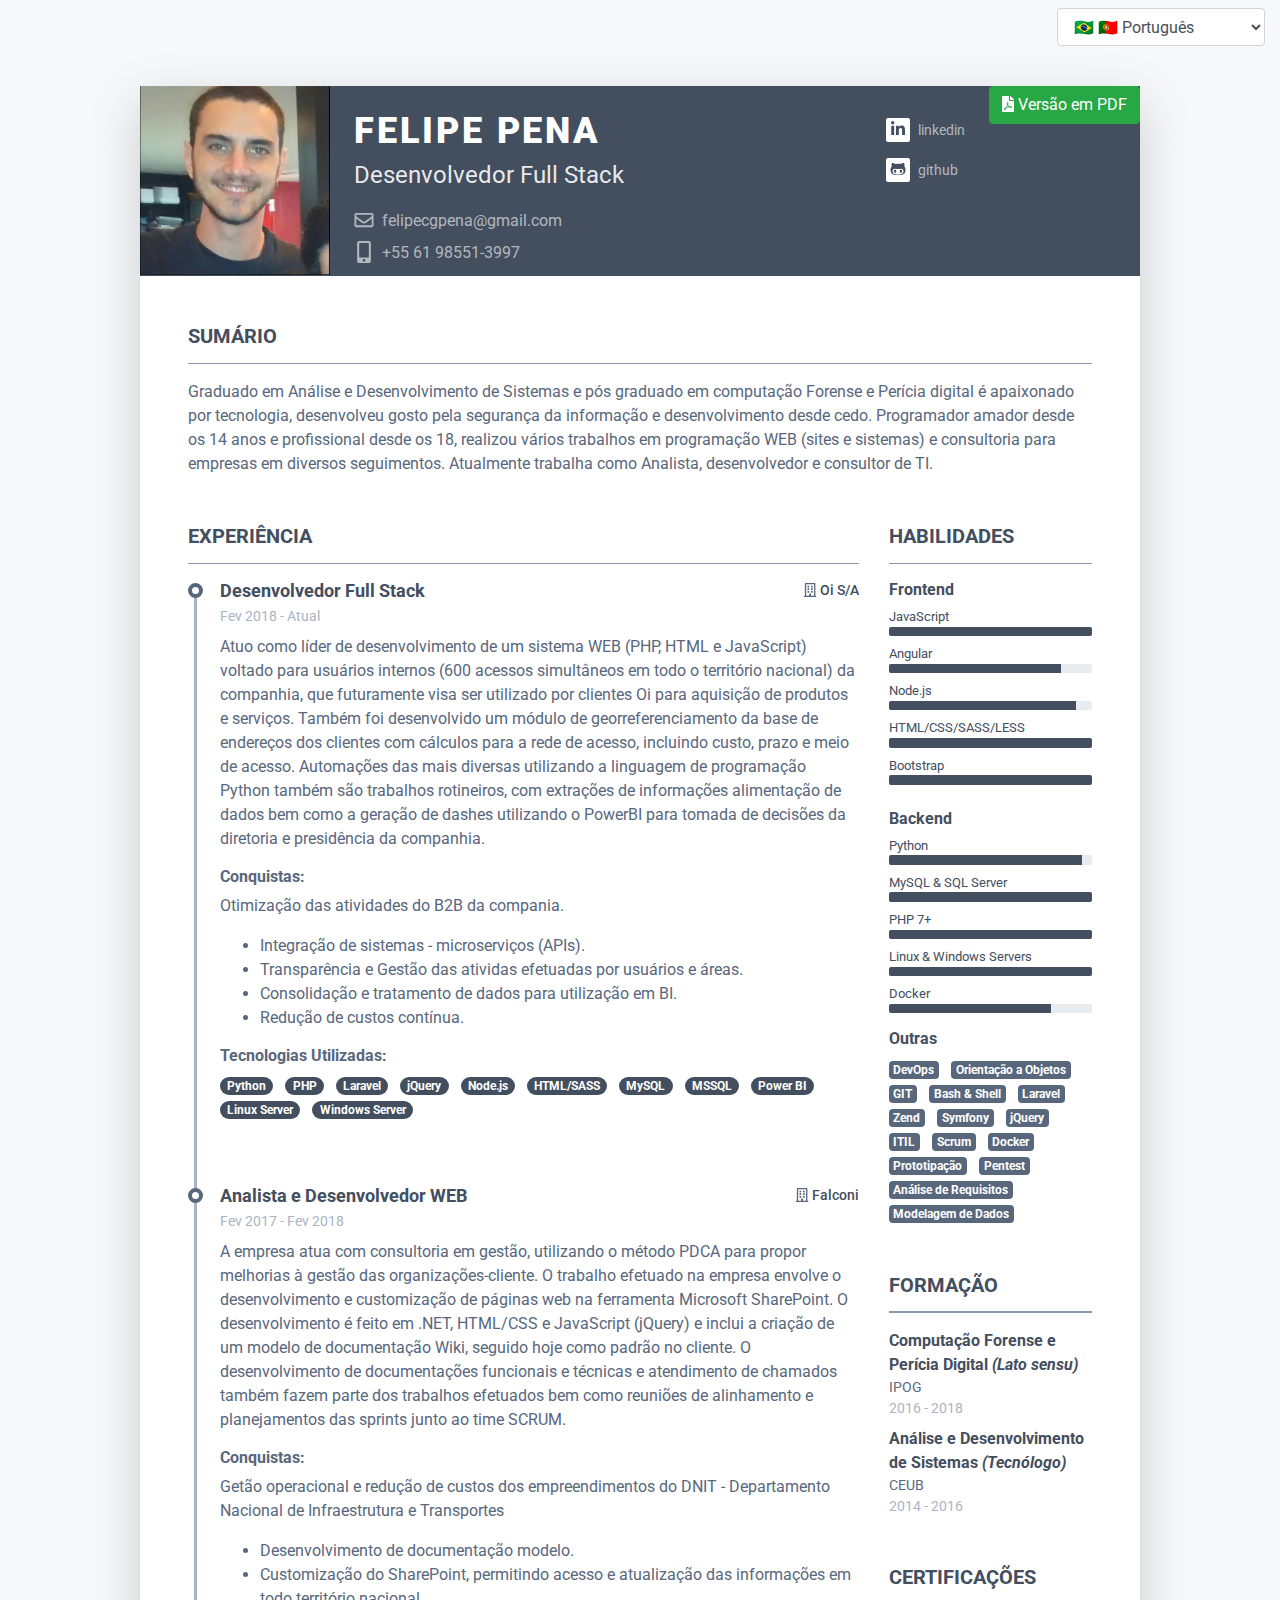
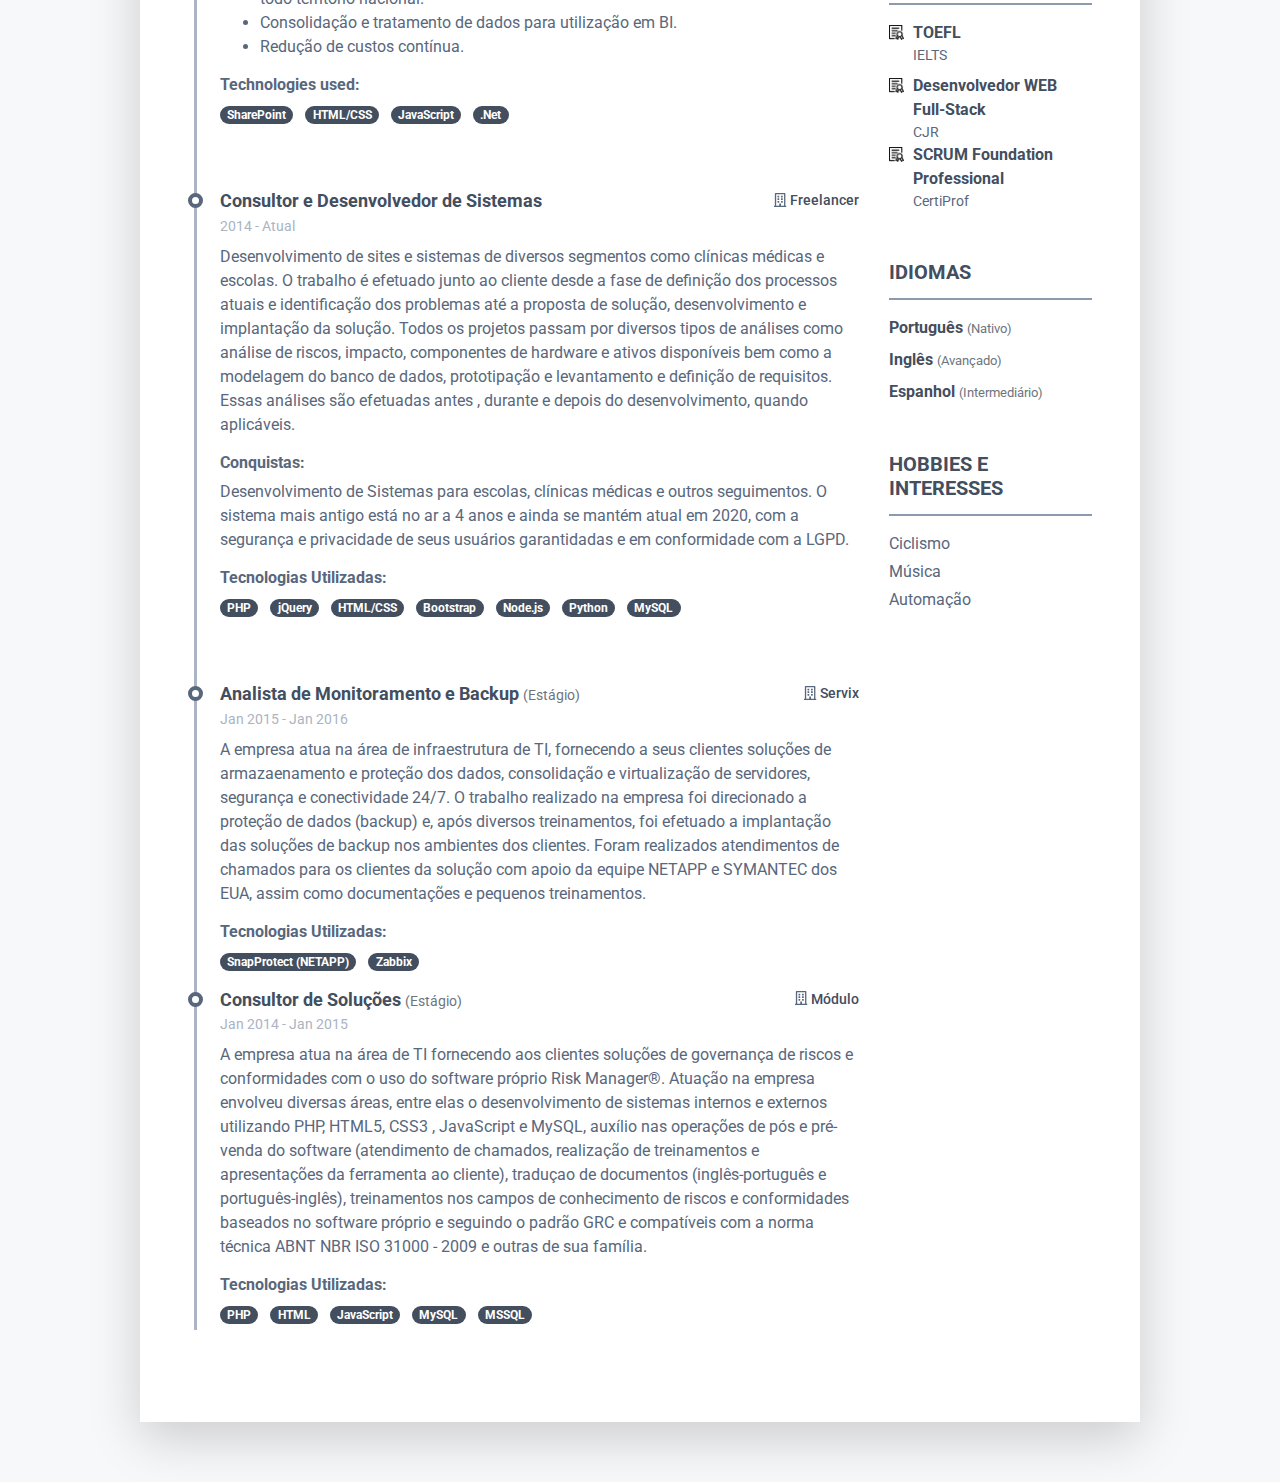
==== commit cad09545: "added english version" ====
--- a/index.html
+++ b/index.html
@@ -28,7 +28,12 @@
 </head>
 
 <body>
-
+  <div class='container-fluid' style='padding-bottom:2rem'>
+    <select class="form-control col-md-2 float-right mt-2" data-width="fit" id='selectLang'>
+      <option value='pt'>🇧🇷 🇵🇹 Português</option>
+      <option value='en'>🇬🇧 🇺🇸 English</option>
+    </select>
+  </div><br />
   <article class="resume-wrapper text-center position-relative">
     <div class="resume-wrapper-inner mx-auto text-left bg-white shadow-lg">
       <header class="resume-header pt-4 pt-md-0">
@@ -57,12 +62,13 @@
             <!--//secondary-info-->
 
           </div>
-          <div class='buttonDownload'>
-            <button type='submit' class='btn btn-success float-right' onclick='window.open("FelipePena-CV.pdf")'><i class='fas fa-file-pdf'></i> Versão em PDF</button>
+          <!--//media-body-->
+          <div class='buttonDownload float-right'>
+            <button type='submit' class='btn btn-success ' onclick='window.open("FelipePena-CV.pdf")'><i class='fas fa-file-pdf'></i> Versão em PDF</button>
           </div>
-          <!--//media-body-->
+          <!--//media-->
         </div>
-        <!--//media-->
+
       </header>
       <div class="resume-body p-5">
         <section class="resume-section summary-section mb-5">
@@ -503,14 +509,27 @@
   </article>
 
 
-<!--
-<script>
-  function downloadCV(){
-
-  }
-</script> -->
+
+  <script src="assets/js/jquery.min.js" charset="utf-8" type="text/javascript"></script>
+
+  <script type="text/javascript">
+
+    $('#selectLang').on('change',function(){
+      selectedLang = $(this).val();
+      if(selectedLang == 'en'){
+        window.location.href='index_en.html';
+      }
+      // console.log(selectedLang);
+    });
+
+  </script>
+
+
+
+
 
 
 </body>
 
+
 </html>
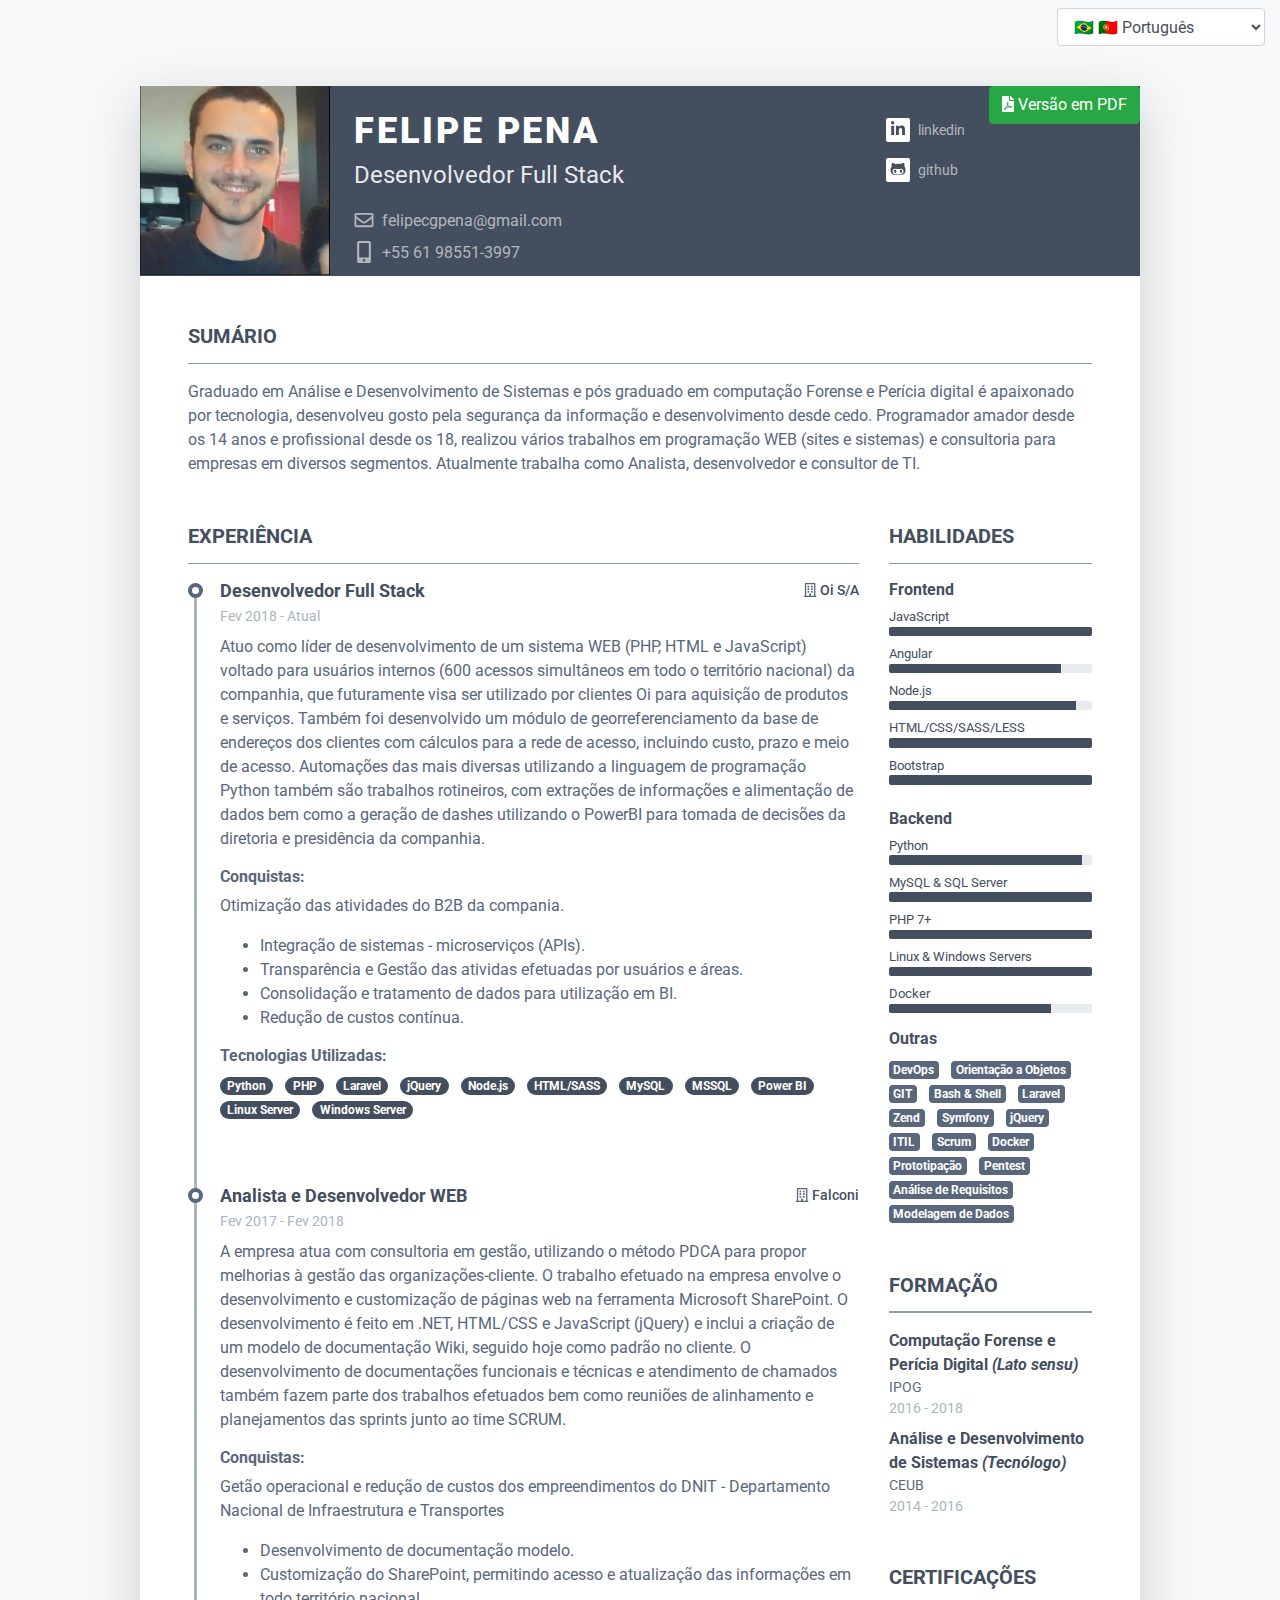
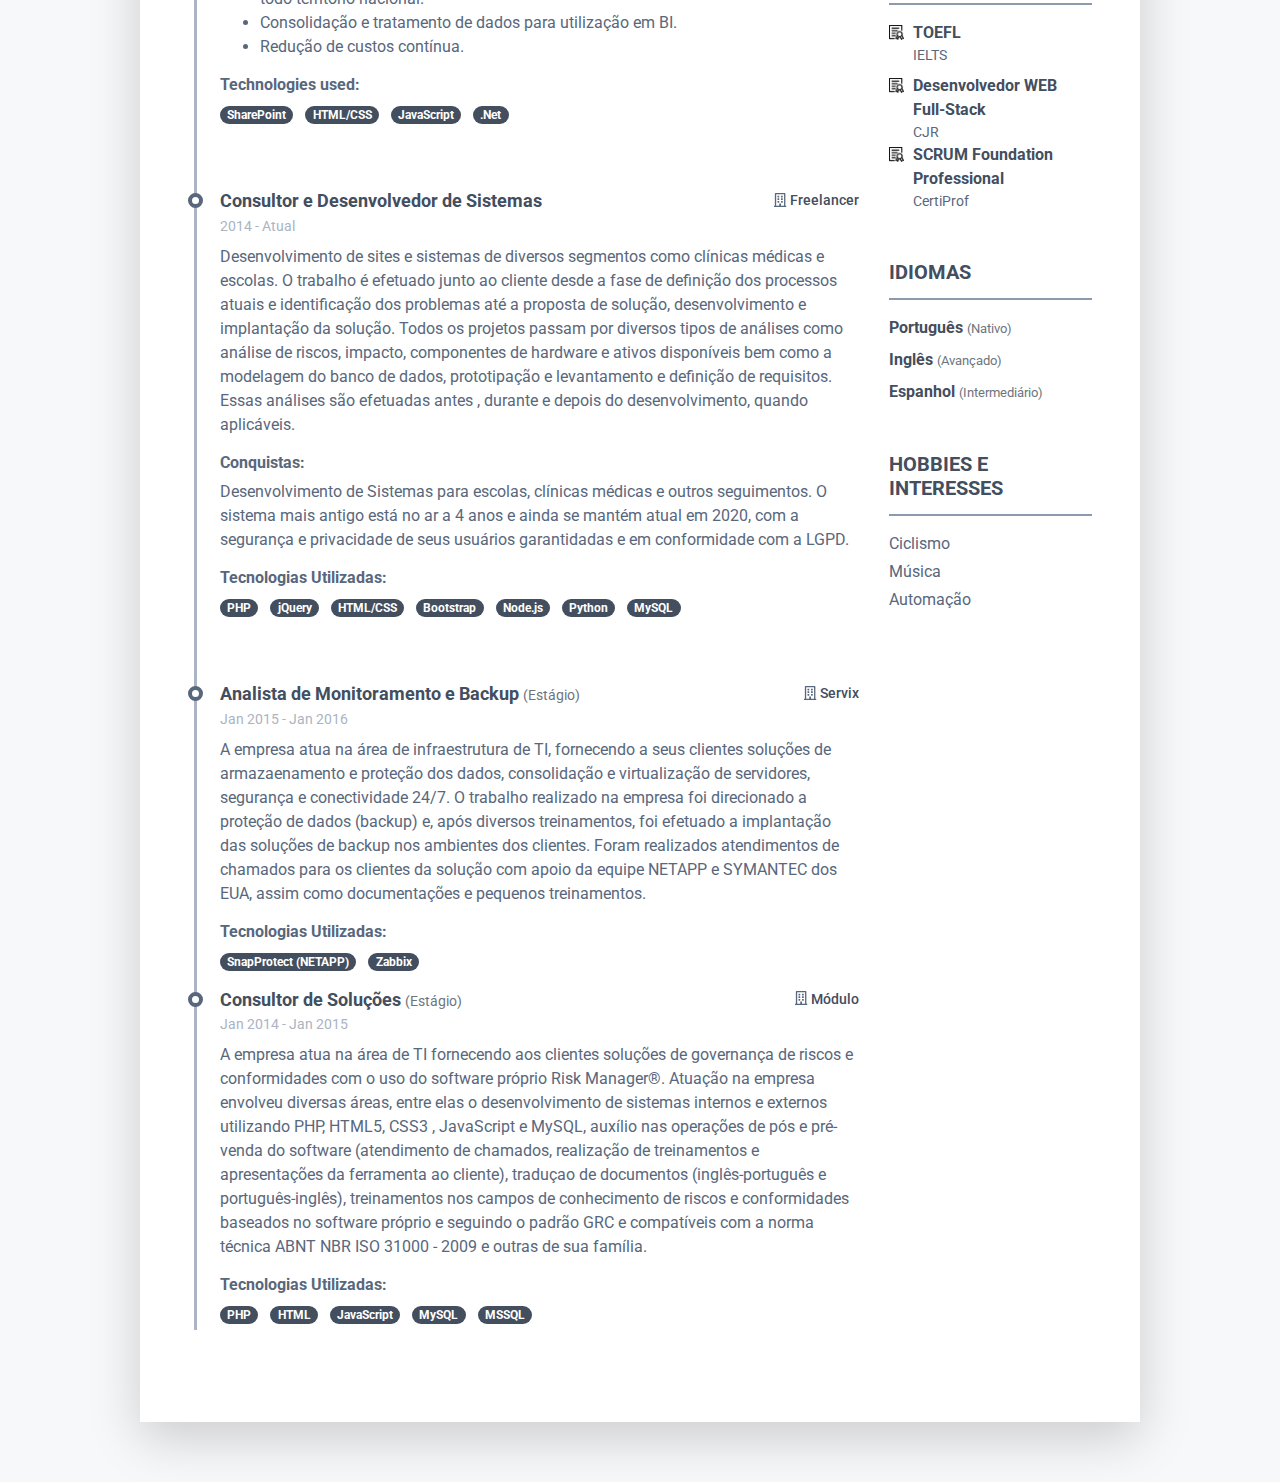
==== commit 86399fc2: "minor grammar corrections" ====
--- a/index.html
+++ b/index.html
@@ -46,7 +46,7 @@
               <ul class="list-unstyled">
                 <li class="mb-2"><a href='mailto:felipecgpena@gmail.com?subject=[Currículo] Contato &body=Escreva aqui o motivo de seu contato...' target='_blank'><i class="far fa-envelope fa-fw mr-2"
                       data-fa-transform="grow-3"></i>felipecgpena@gmail.com</a></li>
-                <li><a href="#"><i class="fas fa-mobile-alt fa-fw mr-2" data-fa-transform="grow-6"></i>+55 61 98551-3997</a></li>
+                <li><a href="https://api.whatsapp.com/send?phone=5561985513997" target='_blank'><i class="fas fa-mobile-alt fa-fw mr-2" data-fa-transform="grow-6"></i>+55 61 98551-3997</a></li>
               </ul>
             </div>
             <!--//primary-info-->
@@ -78,7 +78,7 @@
               Graduado em Análise e Desenvolvimento de Sistemas e pós graduado em computação Forense e
               Perícia digital é apaixonado por tecnologia, desenvolveu gosto pela segurança da informação e
               desenvolvimento desde cedo. Programador amador desde os 14 anos e profissional desde os 18, realizou
-              vários trabalhos em programação WEB (sites e sistemas) e consultoria para empresas em diversos seguimentos.
+              vários trabalhos em programação WEB (sites e sistemas) e consultoria para empresas em diversos segmentos.
               Atualmente trabalha como Analista, desenvolvedor e consultor de TI.
             </p>
           </div>
@@ -108,7 +108,7 @@
                         futuramente visa ser utilizado por clientes Oi para aquisição de produtos e serviços. Também
                         foi desenvolvido um módulo de georreferenciamento da base de endereços dos clientes com cálculos
                         para a rede de acesso, incluindo custo, prazo e meio de acesso. Automações das mais diversas utilizando a
-                        linguagem de programação Python também são trabalhos rotineiros, com extrações de informações alimentação de
+                        linguagem de programação Python também são trabalhos rotineiros, com extrações de informações e alimentação de
                         dados bem como a geração de dashes utilizando o PowerBI para tomada de decisões da diretoria e presidência da companhia.
                       </p>
                       <h4 class="resume-timeline-item-desc-heading font-weight-bold">Conquistas:</h4>
